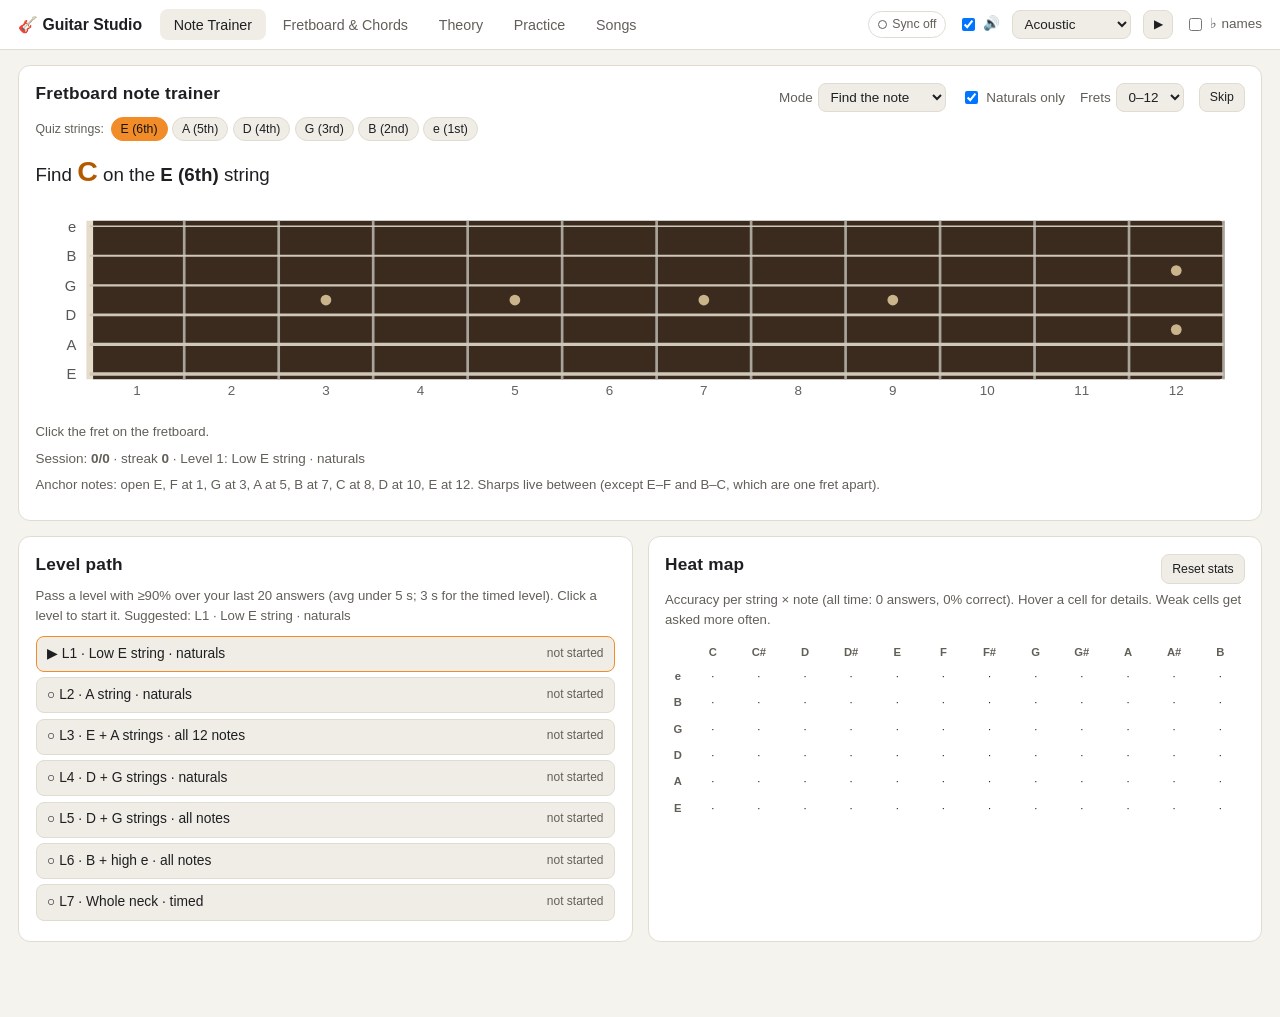
==== tests/app-mock.html @ 9d24d7fb "Add automatic Dropbox sync (local-first) and Dropbox video uploads - js/sync-merge.js: pure merge. R" ====
<!doctype html>
<meta charset="utf-8">
<title>Guitar Studio (mock Dropbox)</title>
<!-- The real app (index.html) with a fake Dropbox and a fake app key, for manual/automated testing.
     Uses its own storage keys (gsMock.*) so it never touches real data. DropboxMock state persists across reloads.
     Controls from the console: DropboxMock.set({offline:true}), DropboxMock.put(path, text), DropboxMock.reset(). -->
<script src="dropbox-mock.js"></script>
<script>
  DropboxMock.install({persistState:true});
  DropboxMock.addFolder('/TJ/Guitar');
  window.GS_CONFIG_OVERRIDE={DROPBOX_APP_KEY:'test-app-key', STORE_KEY:'gsMock.v1', DROPBOX_KEY:'gsMock.dropbox'};
  fetch('../index.html',{cache:'no-store'}).then(r=>r.text()).then(html=>{
    html=html.replace('<head>','<head><base href="../">');
    document.open(); document.write(html); document.close();
  });
</script>
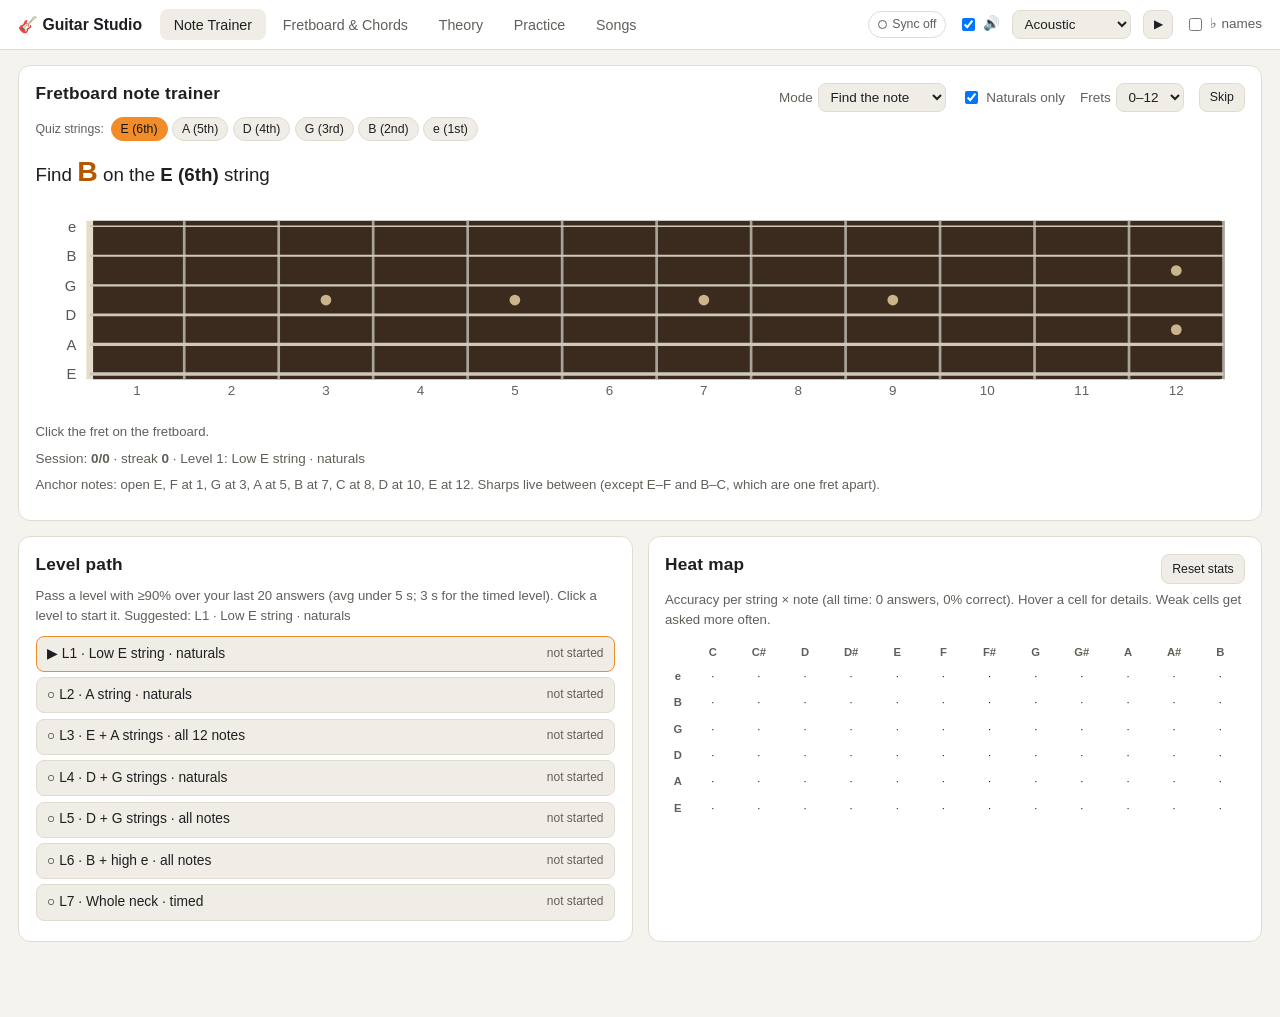
==== commit 6dd9d759: "Replace Dropbox sync with GitHub sync to a private repo as Markdown - Sync to tjmitch4/studio-data u" ====
--- a/tests/app-mock.html
+++ b/tests/app-mock.html
@@ -1,16 +1,22 @@
 <!doctype html>
 <meta charset="utf-8">
-<title>Guitar Studio (mock Dropbox)</title>
-<!-- The real app (index.html) with a fake Dropbox and a fake app key, for manual/automated testing.
-     Uses its own storage keys (gsMock.*) so it never touches real data. DropboxMock state persists across reloads.
-     Controls from the console: DropboxMock.set({offline:true}), DropboxMock.put(path, text), DropboxMock.reset(). -->
-<script src="dropbox-mock.js"></script>
+<title>Guitar Studio (mock GitHub)</title>
+<!-- The real app (index.html) wired to an in-memory GitHub (tests/github-mock.js), for manual/automated testing.
+     Uses its own storage keys (gsMock.<device>.*) so it never touches real data or a real token.
+     Open several "devices" side by side: app-mock.html?dev=A, app-mock.html?dev=B (they share the mock repo,
+     which persists in localStorage across reloads).
+     Test tokens: github_pat_good (read+write), github_pat_readonly (push:false), github_pat_ro_finegrained
+     (push:true but writes refused), github_pat_norepo (404), github_pat_expired (401).
+     Console: GitHubMock.set({offline:true}), GitHubMock.files(), GitHubMock.reset(). -->
+<script src="github-mock.js"></script>
 <script>
-  DropboxMock.install({persistState:true});
-  DropboxMock.addFolder('/TJ/Guitar');
-  window.GS_CONFIG_OVERRIDE={DROPBOX_APP_KEY:'test-app-key', STORE_KEY:'gsMock.v1', DROPBOX_KEY:'gsMock.dropbox'};
-  fetch('../index.html',{cache:'no-store'}).then(r=>r.text()).then(html=>{
-    html=html.replace('<head>','<head><base href="../">');
-    document.open(); document.write(html); document.close();
-  });
+(async()=>{
+  const dev=(new URLSearchParams(location.search).get('dev')||'A').replace(/[^\w-]/g,'');
+  await GitHubMock.install({persistState:true});
+  GitHubMock.addToken('github_pat_good'); GitHubMock.addToken('github_pat_readonly',{write:false,push:false});
+  GitHubMock.addToken('github_pat_ro_finegrained',{write:false,push:true}); GitHubMock.addToken('github_pat_norepo',{access:false}); GitHubMock.addToken('github_pat_expired',{valid:false});
+  window.GS_CONFIG_OVERRIDE={STORE_KEY:`gsMock.${dev}.v1`, SYNC_KEY:`gsMock.${dev}.sync`, DEVICE_KEY:`gsMock.${dev}.device`, TOKEN_KEY:`gsMock.${dev}.token`};
+  const html=await (await fetch('../index.html',{cache:'no-store'})).text();
+  document.open(); document.write(html.replace('<head>','<head><base href="../">').replace('<title>','<title>['+dev+'] ')); document.close();
+})();
 </script>
